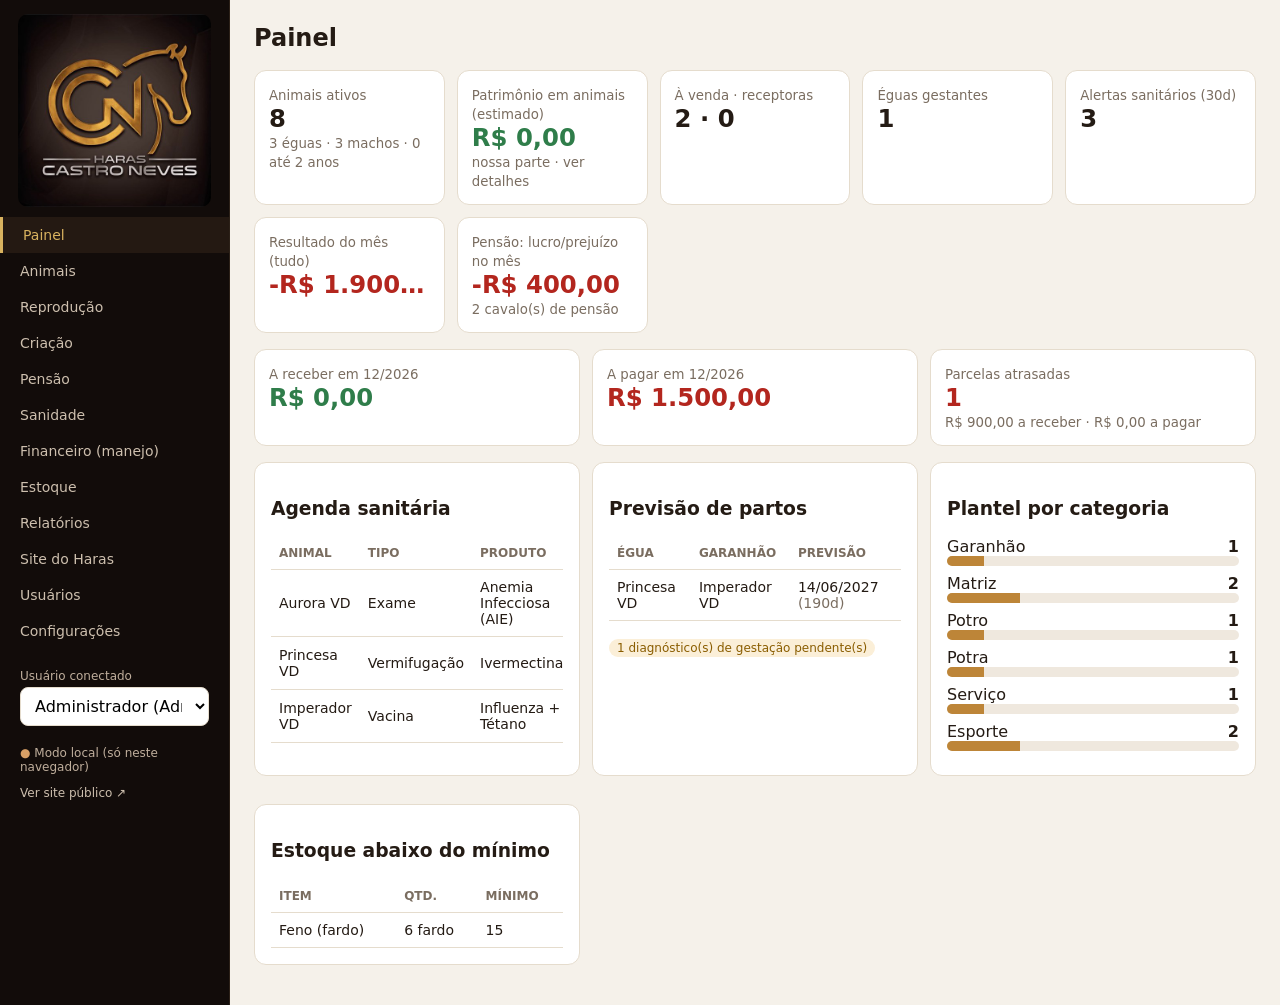
==== index.html @ 80458a8b "Anexos por animal (boletos, contratos, GTA...), ligados ao negócio e à parcela; ícone na agenda de p" ====
<!doctype html>
<html lang="pt-BR"><head><meta charset="utf-8"><meta name="viewport" content="width=device-width,initial-scale=1,viewport-fit=cover">
<title>Haras Castro Neves</title>
<link rel="icon" href="assets/icon-192.png"><link rel="apple-touch-icon" href="assets/icon-192.png">
<meta name="apple-mobile-web-app-capable" content="yes"><meta name="mobile-web-app-capable" content="yes"><meta name="apple-mobile-web-app-title" content="Castro Neves">
<link rel="stylesheet" href="css/style.css"><link rel="manifest" href="manifest.json"><meta name="theme-color" content="#120c0a"></head>
<body><div class="layout">
<aside class="side"><div class="logo"><img src="assets/logo.jpg" alt="Haras Castro Neves"></div><div id="harasNome" hidden></div>
<nav id="nav"></nav><div id="user" style="padding:20px"></div><div id="syncStatus" style="padding:0 20px 12px;font-size:12px;color:#bfae9c"></div><div style="padding:0 20px 20px"><a href="vitrine.html" target="_blank" style="padding:0;border:0;background:none;font-size:12px">Ver site público ↗</a></div></aside>
<main class="main"><div class="top"><div class="row"><button class="sec menu-btn" onclick="document.querySelector('.side').classList.toggle('open')">☰</button><h2 id="title"></h2></div><div class="row" id="actions"></div></div>
<div id="content"></div></main></div>
<script src="js/dados-iniciais.js" onerror="void 0"></script><script src="js/db.js"></script><script src="js/sync.js"></script><script src="js/app.js"></script><script src="js/importar.js"></script><script src="js/anexos.js"></script>
<script>if('serviceWorker' in navigator)navigator.serviceWorker.register('sw.js').catch(()=>{});</script>
</body></html>
---- css/style.css ----
:root{--bg:#f5f1ea;--card:#fff;--ink:#241b14;--muted:#7a6d60;--line:#e5dccd;--brand:#8f6420;--brand2:#bd8538;--gold:#d8b25f;--ok:#2f7d4a;--warn:#8a5d00;--bad:#b3261e;--side:#120c0a}
*{box-sizing:border-box}body{margin:0;font-family:system-ui,-apple-system,"Segoe UI",Roboto,sans-serif;background:var(--bg);color:var(--ink)}
a{color:var(--brand)}button,.btn{background:var(--brand);color:#fff;border:0;border-radius:8px;padding:9px 14px;font-size:14px;cursor:pointer;text-decoration:none;display:inline-block}
button:hover,.btn:hover{background:var(--brand2)}.btn.sec,button.sec{background:#efe8de;color:var(--ink)}button.del{background:transparent;color:var(--bad);padding:4px 8px}button.lnk{background:transparent;color:var(--brand);padding:4px 8px}
input,select,textarea{width:100%;padding:8px 10px;border:1px solid var(--line);border-radius:8px;font:inherit;background:#fff}
label{font-size:12px;color:var(--muted);display:block;margin-bottom:4px}
.layout{display:flex;min-height:100vh}.side{width:230px;background:var(--side);color:#eadfd2;flex-shrink:0;padding:0 0 18px;border-right:1px solid #2c2118}
.side .logo{padding:14px 18px 10px}.side .logo img{width:100%;display:block;border-radius:10px}
.side h1{font-size:20px;margin:0 20px 18px;color:#fff}.side h1 span{color:#d9a066}
.side a{display:block;color:#cdbfae;padding:10px 20px;text-decoration:none;font-size:14px}.side a.on,.side a:hover{background:#241912;color:var(--gold);border-left:3px solid var(--gold)}
.main{flex:1;padding:24px;min-width:0}.top{display:flex;justify-content:space-between;align-items:center;gap:12px;flex-wrap:wrap;margin-bottom:18px}.top h2{margin:0}
.card{background:var(--card);border:1px solid var(--line);border-radius:12px;padding:16px;margin-bottom:16px}
.kpis{display:grid;grid-template-columns:repeat(auto-fit,minmax(170px,1fr));gap:12px;margin-bottom:16px}.kpi{background:#fff;border:1px solid var(--line);border-radius:12px;padding:14px}.kpi b{font-size:clamp(17px,1.9vw,25px);display:block;white-space:nowrap;overflow:hidden;text-overflow:ellipsis}.kpi{min-width:0}.kpi small{color:var(--muted)}
table{width:100%;border-collapse:collapse;font-size:14px}th,td{text-align:left;padding:9px 8px;border-bottom:1px solid var(--line);vertical-align:middle}th{color:var(--muted);font-weight:600;font-size:12px;text-transform:uppercase}
.tw{overflow-x:auto}.tag{display:inline-block;padding:2px 8px;border-radius:99px;font-size:12px;background:#efe8de}.tag.ok{background:#dff0e5;color:var(--ok)}.tag.warn{background:#fbefd8;color:var(--warn)}.tag.bad{background:#f6dddd;color:var(--bad)}
.grid{display:grid;grid-template-columns:repeat(auto-fit,minmax(200px,1fr));gap:12px}.full{grid-column:1/-1}
.modal{position:fixed;inset:0;background:rgba(0,0,0,.45);display:flex;align-items:flex-start;justify-content:center;padding:30px 12px;overflow:auto;z-index:50}.modal .box{background:#fff;border-radius:14px;max-width:760px;width:100%;padding:20px}
.row{display:flex;gap:8px;align-items:center;flex-wrap:wrap}.muted{color:var(--muted)}.right{text-align:right}
.thumb{width:40px;height:40px;border-radius:8px;object-fit:cover;background:#efe8de;display:inline-block;vertical-align:middle}
.photo{width:180px;height:180px;border-radius:12px;object-fit:cover;background:#efe8de}
.tree{display:grid;grid-template-columns:repeat(3,1fr);gap:8px;align-items:center;font-size:13px}.tree .col{display:flex;flex-direction:column;gap:8px;justify-content:space-around;height:100%}
.tree .n{border:1px solid var(--line);border-radius:8px;padding:8px;background:#fffaf3}
.top h2{color:var(--ink)}.kpi b{color:var(--ink)}
.login{position:fixed;inset:0;background:radial-gradient(circle at 50% 40%,#3a2c24,#0b0706 70%);display:flex;align-items:center;justify-content:center;z-index:60;padding:16px}.login form{width:100%;max-width:340px;text-align:center}.login img{width:100%;border-radius:14px;margin-bottom:16px}.login input{text-align:center}.login button{width:100%;margin-top:10px;background:var(--brand2)}.tree .n.m{border-left:4px solid #4a78b5}.tree .n.f{border-left:4px solid #c0577d}
.tabs{display:flex;gap:4px;border-bottom:1px solid var(--line);margin-bottom:12px;flex-wrap:wrap}.tabs button{background:none;color:var(--muted);border-radius:0;border-bottom:2px solid transparent}.tabs button.on{color:var(--brand);border-color:var(--brand)}
.bar{height:10px;background:#efe8de;border-radius:6px;overflow:hidden}.bar i{display:block;height:100%;background:var(--brand2)}
.menu-btn{display:none}
@media(max-width:800px){.kpis{grid-template-columns:repeat(2,minmax(0,1fr))}.kpi b{font-size:clamp(15px,4.6vw,22px)}.side{position:fixed;left:-240px;top:0;bottom:0;z-index:40;transition:.2s}.side.open{left:0}.menu-btn{display:inline-block}.main{padding:16px}}
@media print{.side,.top button,.noprint{display:none!important}.main{padding:0}.card{border:0}}
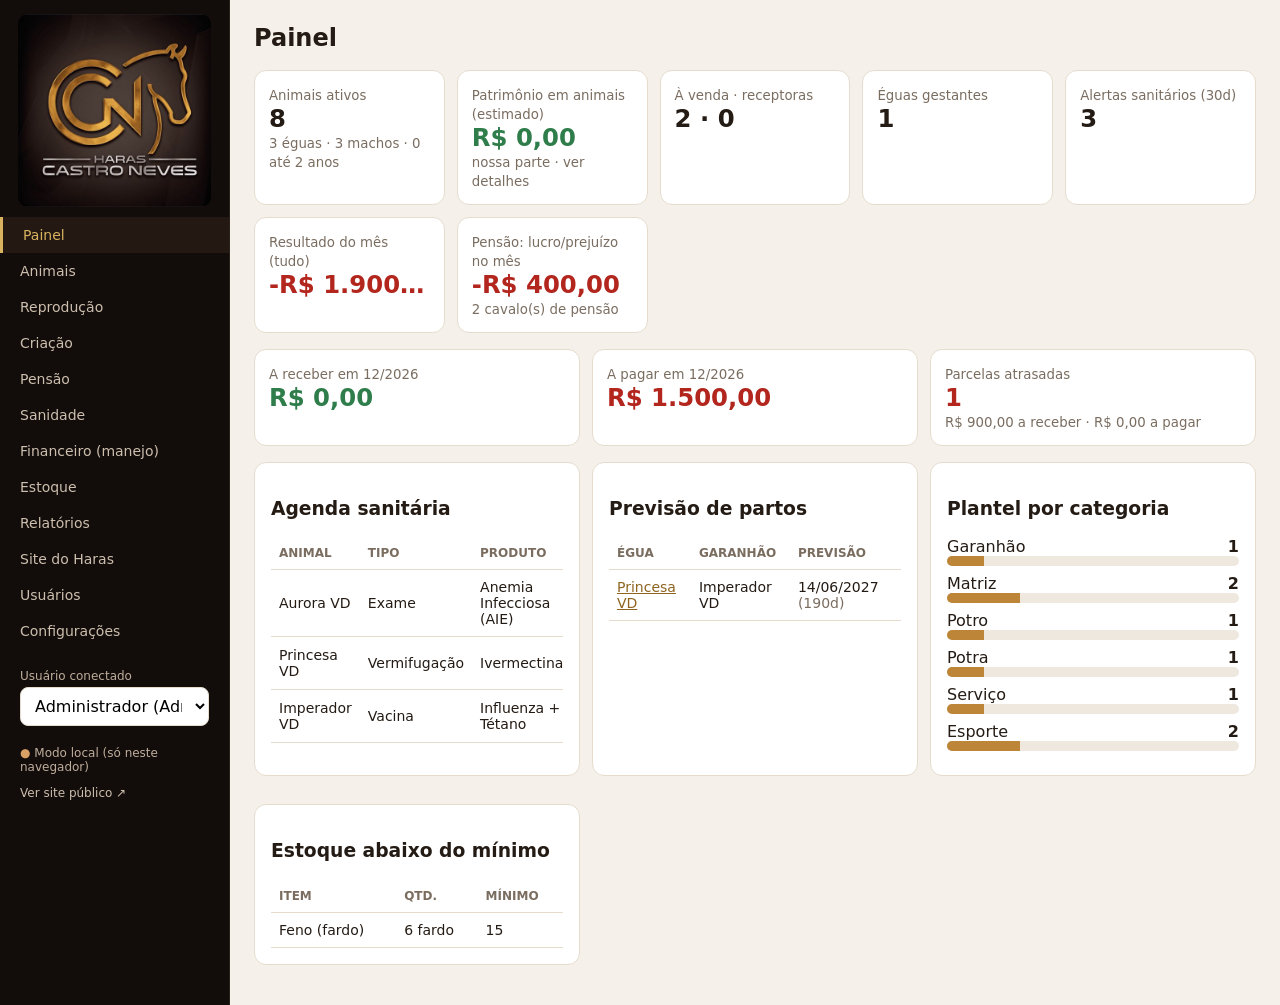
==== commit b553b34b: "Reprodução por histórico de cada égua: registros datados (cobertura, coleta, inovulação, diagnóstico" ====
--- a/index.html
+++ b/index.html
@@ -7,8 +7,8 @@
 <body><div class="layout">
 <aside class="side"><div class="logo"><img src="assets/logo.jpg" alt="Haras Castro Neves"></div><div id="harasNome" hidden></div>
 <nav id="nav"></nav><div id="user" style="padding:20px"></div><div id="syncStatus" style="padding:0 20px 12px;font-size:12px;color:#bfae9c"></div><div style="padding:0 20px 20px"><a href="vitrine.html" target="_blank" style="padding:0;border:0;background:none;font-size:12px">Ver site público ↗</a></div></aside>
-<main class="main"><div class="top"><div class="row"><button class="sec menu-btn" onclick="document.querySelector('.side').classList.toggle('open')">☰</button><h2 id="title"></h2></div><div class="row" id="actions"></div></div>
+<main class="main"><div class="top"><div class="row"><button class="sec menu-btn" onclick="document.querySelector('.side').classList.toggle('open')">☰</button><img src="assets/logo.jpg" alt="" class="logo-topo"><h2 id="title"></h2></div><div class="row" id="actions"></div></div>
 <div id="content"></div></main></div>
-<script src="js/dados-iniciais.js" onerror="void 0"></script><script src="js/db.js"></script><script src="js/sync.js"></script><script src="js/app.js"></script><script src="js/importar.js"></script><script src="js/anexos.js"></script>
+<script src="js/dados-iniciais.js" onerror="void 0"></script><script src="js/dialogos.js"></script><script src="js/db.js"></script><script src="js/sync.js"></script><script src="js/app.js"></script><script src="js/reproducao.js"></script><script src="js/importar.js"></script><script src="js/anexos.js"></script><script src="js/nuvem.js"></script>
 <script>if('serviceWorker' in navigator)navigator.serviceWorker.register('sw.js').catch(()=>{});</script>
 </body></html>
--- a/css/style.css
+++ b/css/style.css
@@ -24,6 +24,6 @@
 .login{position:fixed;inset:0;background:radial-gradient(circle at 50% 40%,#3a2c24,#0b0706 70%);display:flex;align-items:center;justify-content:center;z-index:60;padding:16px}.login form{width:100%;max-width:340px;text-align:center}.login img{width:100%;border-radius:14px;margin-bottom:16px}.login input{text-align:center}.login button{width:100%;margin-top:10px;background:var(--brand2)}.tree .n.m{border-left:4px solid #4a78b5}.tree .n.f{border-left:4px solid #c0577d}
 .tabs{display:flex;gap:4px;border-bottom:1px solid var(--line);margin-bottom:12px;flex-wrap:wrap}.tabs button{background:none;color:var(--muted);border-radius:0;border-bottom:2px solid transparent}.tabs button.on{color:var(--brand);border-color:var(--brand)}
 .bar{height:10px;background:#efe8de;border-radius:6px;overflow:hidden}.bar i{display:block;height:100%;background:var(--brand2)}
-.menu-btn{display:none}
-@media(max-width:800px){.kpis{grid-template-columns:repeat(2,minmax(0,1fr))}.kpi b{font-size:clamp(15px,4.6vw,22px)}.side{position:fixed;left:-240px;top:0;bottom:0;z-index:40;transition:.2s}.side.open{left:0}.menu-btn{display:inline-block}.main{padding:16px}}
+.menu-btn{display:none}.logo-topo{display:none;width:42px;height:42px;border-radius:9px;object-fit:cover}
+@media(max-width:800px){.logo-topo{display:block}.top{position:sticky;top:0;z-index:30;background:var(--bg);margin:-16px -16px 14px;padding:10px 16px;border-bottom:1px solid var(--line)}.top h2{font-size:19px}.kpis{grid-template-columns:repeat(2,minmax(0,1fr))}.kpi b{font-size:clamp(15px,4.6vw,22px)}.side{position:fixed;left:-240px;top:0;bottom:0;z-index:40;transition:.2s}.side.open{left:0}.menu-btn{display:inline-block}.main{padding:16px}}
 @media print{.side,.top button,.noprint{display:none!important}.main{padding:0}.card{border:0}}
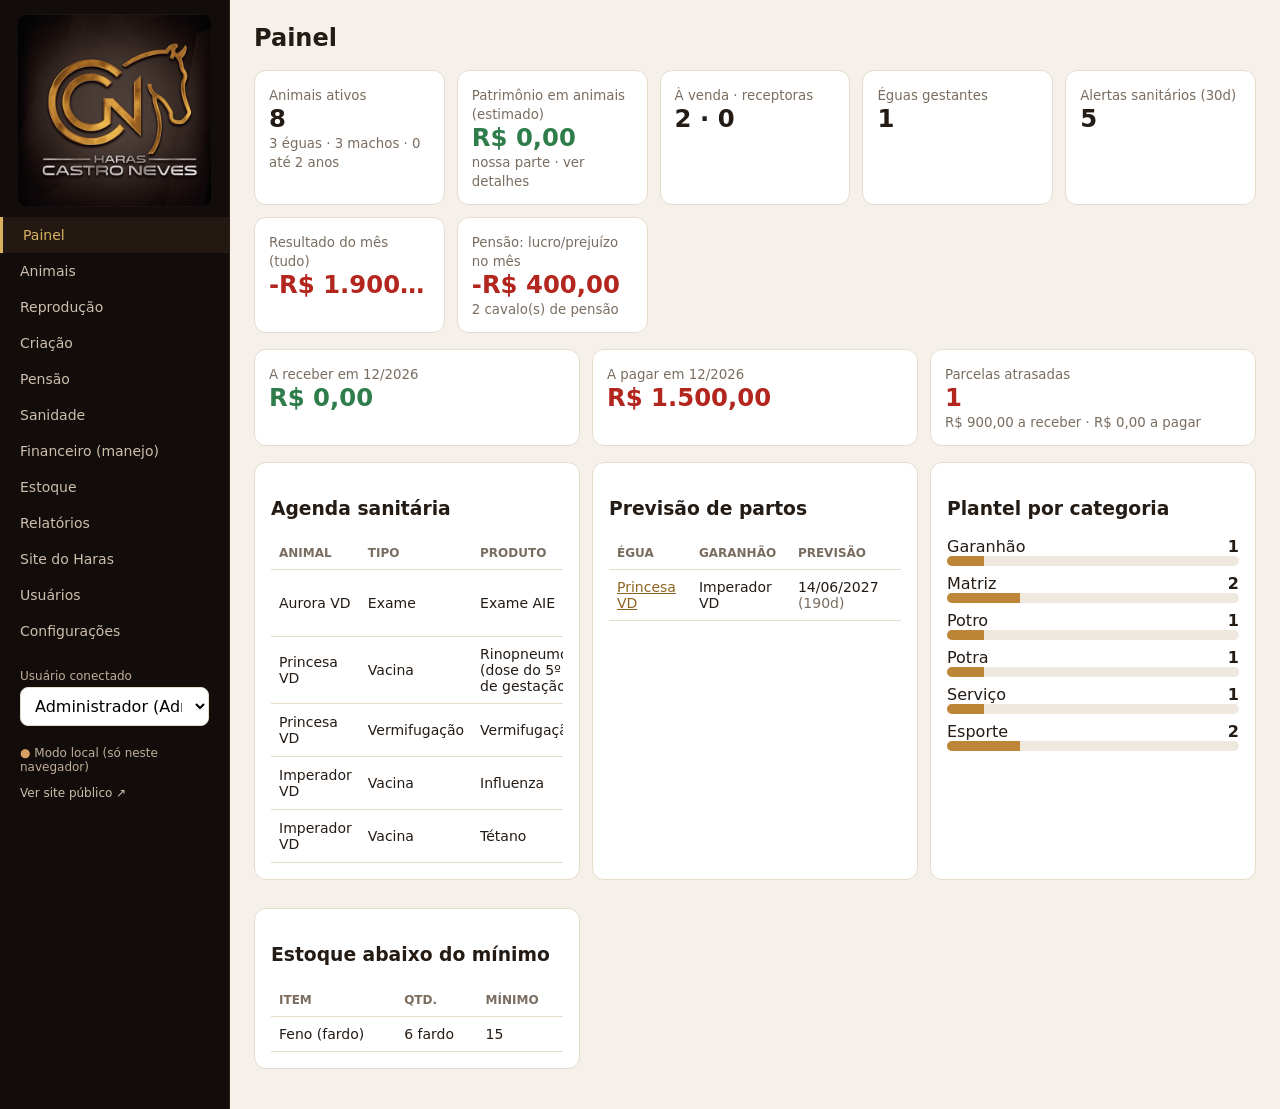
==== commit 29d83254: "Sanidade com protocolos (padrão Mangalarga): quadro por animal, próxima dose automática, Rinopneumon" ====
--- a/index.html
+++ b/index.html
@@ -9,6 +9,6 @@
 <nav id="nav"></nav><div id="user" style="padding:20px"></div><div id="syncStatus" style="padding:0 20px 12px;font-size:12px;color:#bfae9c"></div><div style="padding:0 20px 20px"><a href="vitrine.html" target="_blank" style="padding:0;border:0;background:none;font-size:12px">Ver site público ↗</a></div></aside>
 <main class="main"><div class="top"><div class="row"><button class="sec menu-btn" onclick="document.querySelector('.side').classList.toggle('open')">☰</button><img src="assets/logo.jpg" alt="" class="logo-topo"><h2 id="title"></h2></div><div class="row" id="actions"></div></div>
 <div id="content"></div></main></div>
-<script src="js/dados-iniciais.js" onerror="void 0"></script><script src="js/dialogos.js"></script><script src="js/db.js"></script><script src="js/sync.js"></script><script src="js/app.js"></script><script src="js/reproducao.js"></script><script src="js/importar.js"></script><script src="js/anexos.js"></script><script src="js/nuvem.js"></script>
+<script src="js/dados-iniciais.js" onerror="void 0"></script><script src="js/dialogos.js"></script><script src="js/db.js"></script><script src="js/sync.js"></script><script src="js/app.js"></script><script src="js/reproducao.js"></script><script src="js/sanidade.js"></script><script src="js/importar.js"></script><script src="js/anexos.js"></script><script src="js/nuvem.js"></script>
 <script>if('serviceWorker' in navigator)navigator.serviceWorker.register('sw.js').catch(()=>{});</script>
 </body></html>
